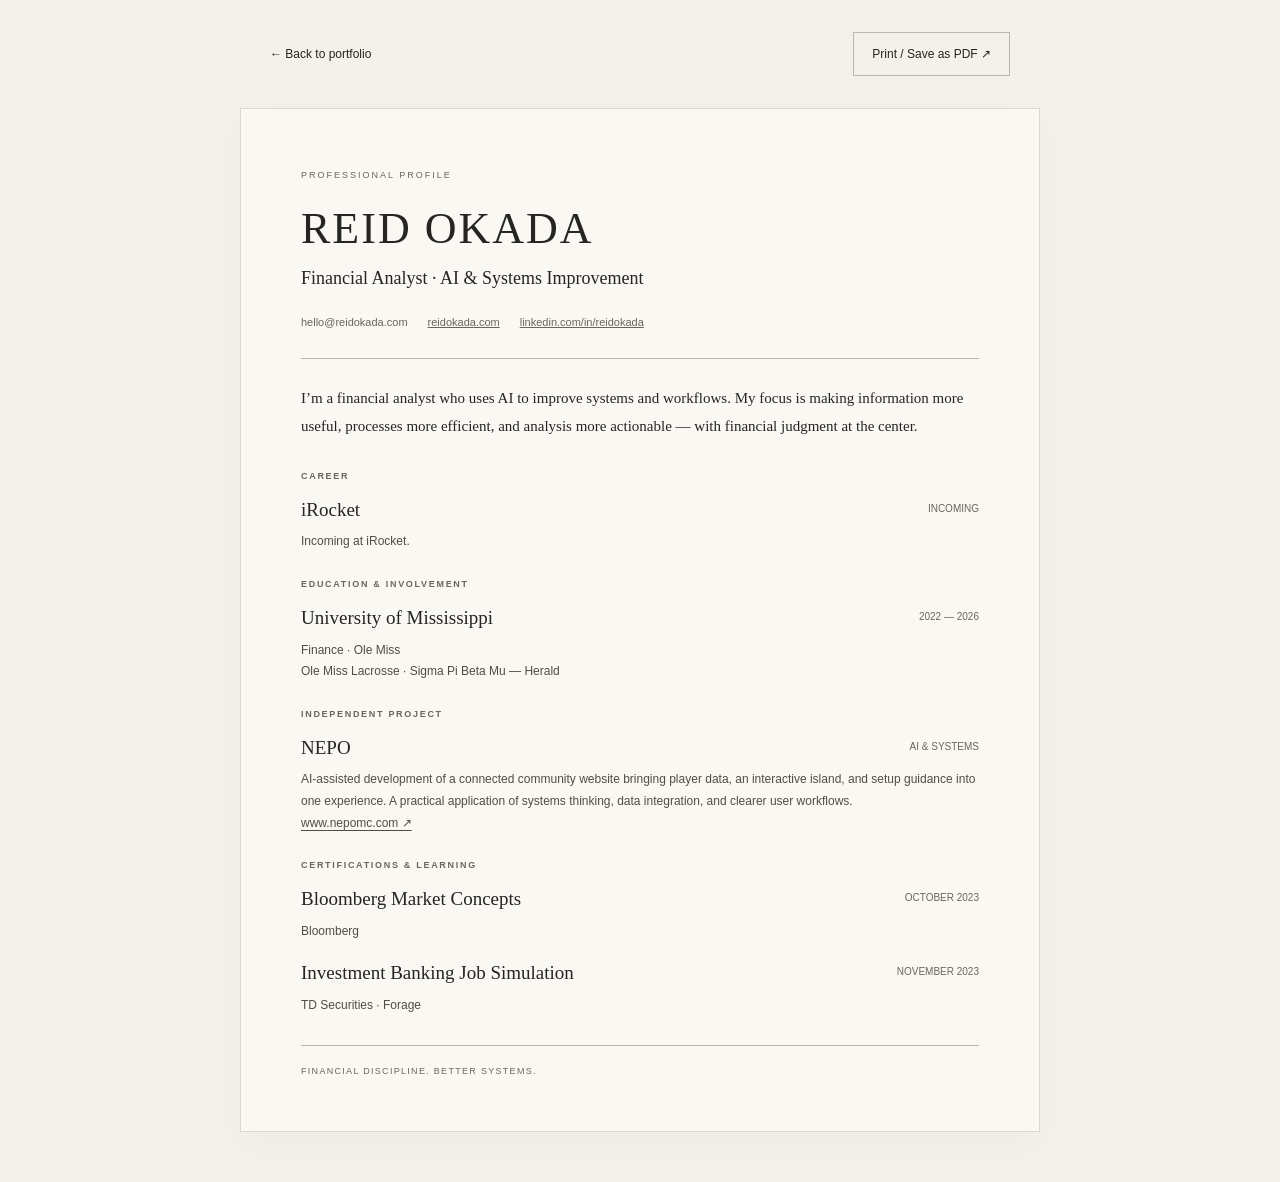
==== profile.html @ 2fb92155 "Refine professional profile and accessible mobile navigation" ====
<!doctype html>
<html lang="en">
<head>
<meta charset="utf-8"><meta name="viewport" content="width=device-width,initial-scale=1">
<title>Reid Okada — Professional Profile</title>
<meta name="description" content="Reid Okada's concise professional profile: financial analysis, AI and systems improvement, Ole Miss, and incoming at iRocket.">
<meta name="theme-color" content="#f4f1eb"><link rel="icon" href="assets/favicon.svg" type="image/svg+xml">
<style>
*{box-sizing:border-box}body{margin:0;background:#f4f1eb;color:#262522;font-family:Arial,Helvetica,sans-serif;-webkit-font-smoothing:antialiased}a{color:inherit}a:focus-visible,button:focus-visible{outline:2px solid #746650;outline-offset:5px}.tools{max-width:800px;margin:32px auto;display:flex;justify-content:space-between;align-items:center;padding:0 30px;font-size:12px}.tools a{text-decoration:none}button{background:none;border:1px solid #bdb6aa;color:inherit;min-height:44px;padding:10px 18px;cursor:pointer;font:inherit}.sheet{max-width:800px;margin:0 auto 50px;padding:55px 60px;background:#faf8f2;border:1px solid #ddd7cc;box-shadow:0 12px 50px #26252208}.kicker{font-size:9px;letter-spacing:2px;color:#6a665f}h1{font:400 44px/1.15 Georgia,serif;letter-spacing:2px;text-transform:uppercase;margin:22px 0 10px}.role{font:18px/1.5 Georgia,serif;margin:0 0 21px}.contact{display:flex;flex-wrap:wrap;gap:8px 20px;font-size:11px;color:#6a665f;line-height:1.7}header{padding-bottom:27px;border-bottom:1px solid #bdb6aa}.summary{font:15px/1.85 Georgia,serif;margin:26px 0 30px}section{margin-top:26px}h2{font-size:9px;letter-spacing:1.7px;text-transform:uppercase;margin:0 0 16px;color:#6a665f}.entry{display:grid;grid-template-columns:1fr auto;gap:8px 20px;margin:0 0 18px}h3{font:400 19px/1.4 Georgia,serif;margin:0}.date{font-size:10px;line-height:2.4;color:#6a665f}.entry p{grid-column:1/-1;font-size:12px;line-height:1.8;margin:0;color:#514d46}.entry a{text-underline-offset:3px}footer{border-top:1px solid #bdb6aa;padding-top:20px;margin-top:28px;font-size:9px;letter-spacing:1.3px;color:#6a665f}@media(max-width:600px){.tools{margin:20px auto;padding:0 20px}.sheet{border-left:0;border-right:0;padding:35px 24px;margin-bottom:0}h1{font-size:34px}.entry{grid-template-columns:1fr;gap:3px}.entry p{grid-column:auto}.date{line-height:1.5}.contact{gap:6px 18px}}@media print{@page{size:letter;margin:15mm}body{background:white}.tools{display:none}.sheet{max-width:none;border:0;box-shadow:none;padding:0;margin:0;background:white}h1{font-size:32px}.summary{font-size:12px;margin:20px 0;line-height:1.7}header{padding-bottom:18px}section{margin-top:20px}h2{margin-bottom:12px}.entry{margin-bottom:13px;break-inside:avoid}.entry p{font-size:10px;line-height:1.65}.entry h3{font-size:16px}footer{margin-top:20px}a{text-decoration:none}}
</style>
</head>
<body>
<nav class="tools" aria-label="Profile controls"><a href="/">← Back to portfolio</a><button type="button" id="print-profile">Print / Save as PDF ↗</button></nav>
<main class="sheet">
<header><span class="kicker">PROFESSIONAL PROFILE</span><h1>Reid Okada</h1><p class="role">Financial Analyst · AI &amp; Systems Improvement</p><div class="contact"><span>hello@reidokada.com</span><a href="https://reidokada.com/">reidokada.com</a><a href="https://www.linkedin.com/in/reidokada/">linkedin.com/in/reidokada</a></div></header>
<p class="summary">I’m a financial analyst who uses AI to improve systems and workflows. My focus is making information more useful, processes more efficient, and analysis more actionable — with financial judgment at the center.</p>
<section aria-labelledby="career"><h2 id="career">Career</h2><article class="entry"><h3>iRocket</h3><span class="date">INCOMING</span><p>Incoming at iRocket.</p></article></section>
<section aria-labelledby="education"><h2 id="education">Education &amp; involvement</h2><article class="entry"><h3>University of Mississippi</h3><span class="date">2022 — 2026</span><p>Finance · Ole Miss<br>Ole Miss Lacrosse · Sigma Pi Beta Mu — Herald</p></article></section>
<section aria-labelledby="project"><h2 id="project">Independent project</h2><article class="entry"><h3>NEPO</h3><span class="date">AI &amp; SYSTEMS</span><p>AI-assisted development of a connected community website bringing player data, an interactive island, and setup guidance into one experience. A practical application of systems thinking, data integration, and clearer user workflows.<br><a href="https://www.nepomc.com/">www.nepomc.com ↗</a></p></article></section>
<section aria-labelledby="learning"><h2 id="learning">Certifications &amp; learning</h2><article class="entry"><h3>Bloomberg Market Concepts</h3><span class="date">OCTOBER 2023</span><p>Bloomberg</p></article><article class="entry"><h3>Investment Banking Job Simulation</h3><span class="date">NOVEMBER 2023</span><p>TD Securities · Forage</p></article></section>
<footer>FINANCIAL DISCIPLINE. BETTER SYSTEMS.</footer>
</main><script src="profile.js"></script>
</body></html>
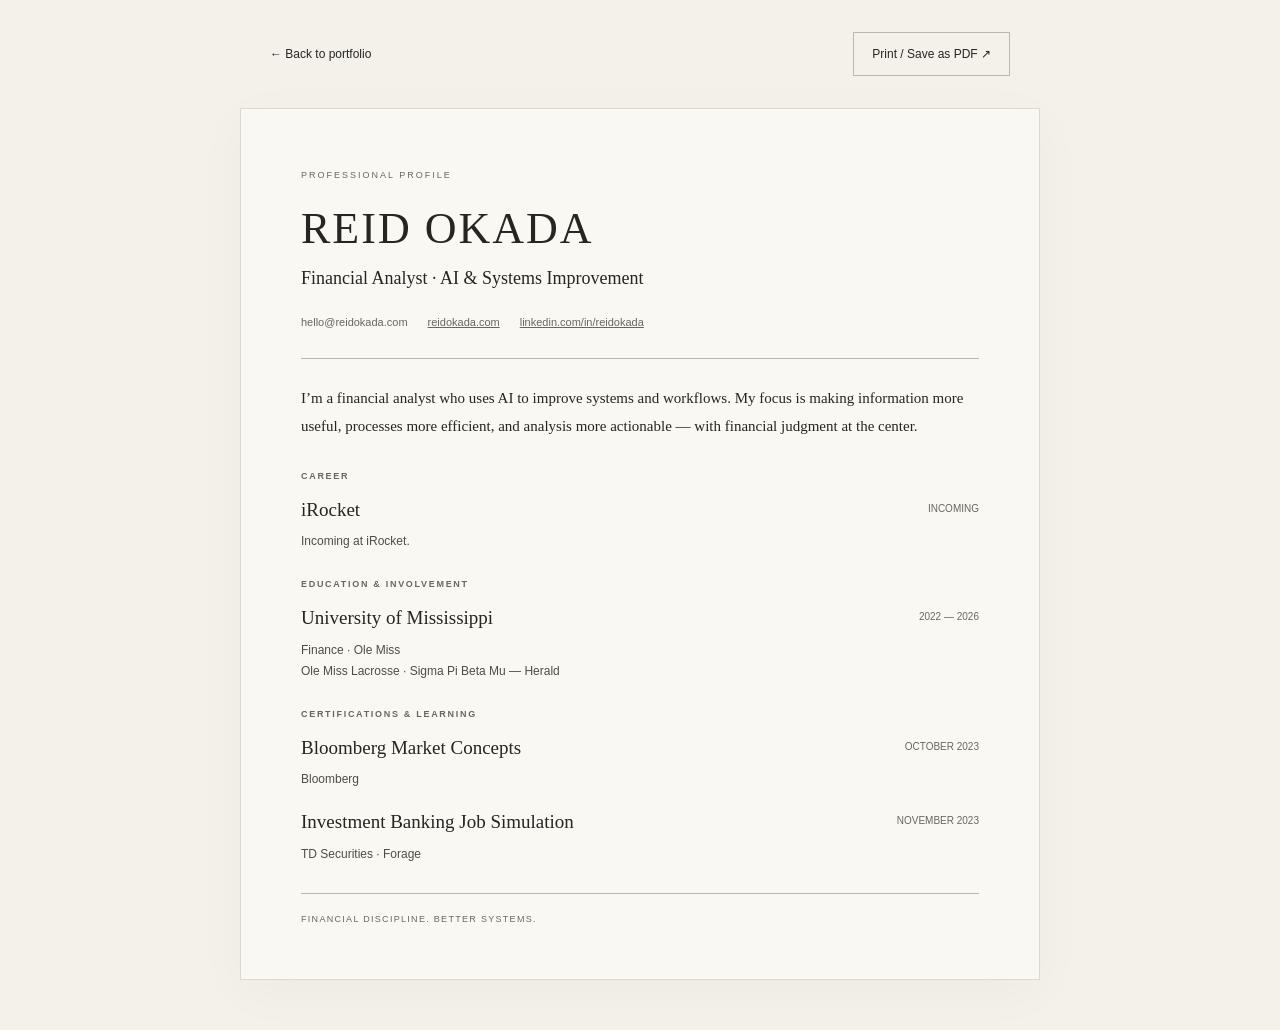
==== commit 1dad78cc: "Remove Minecraft project from public portfolio" ====
--- a/profile.html
+++ b/profile.html
@@ -16,7 +16,6 @@
 <p class="summary">I’m a financial analyst who uses AI to improve systems and workflows. My focus is making information more useful, processes more efficient, and analysis more actionable — with financial judgment at the center.</p>
 <section aria-labelledby="career"><h2 id="career">Career</h2><article class="entry"><h3>iRocket</h3><span class="date">INCOMING</span><p>Incoming at iRocket.</p></article></section>
 <section aria-labelledby="education"><h2 id="education">Education &amp; involvement</h2><article class="entry"><h3>University of Mississippi</h3><span class="date">2022 — 2026</span><p>Finance · Ole Miss<br>Ole Miss Lacrosse · Sigma Pi Beta Mu — Herald</p></article></section>
-<section aria-labelledby="project"><h2 id="project">Independent project</h2><article class="entry"><h3>NEPO</h3><span class="date">AI &amp; SYSTEMS</span><p>AI-assisted development of a connected community website bringing player data, an interactive island, and setup guidance into one experience. A practical application of systems thinking, data integration, and clearer user workflows.<br><a href="https://www.nepomc.com/">www.nepomc.com ↗</a></p></article></section>
 <section aria-labelledby="learning"><h2 id="learning">Certifications &amp; learning</h2><article class="entry"><h3>Bloomberg Market Concepts</h3><span class="date">OCTOBER 2023</span><p>Bloomberg</p></article><article class="entry"><h3>Investment Banking Job Simulation</h3><span class="date">NOVEMBER 2023</span><p>TD Securities · Forage</p></article></section>
 <footer>FINANCIAL DISCIPLINE. BETTER SYSTEMS.</footer>
 </main><script src="profile.js"></script>
